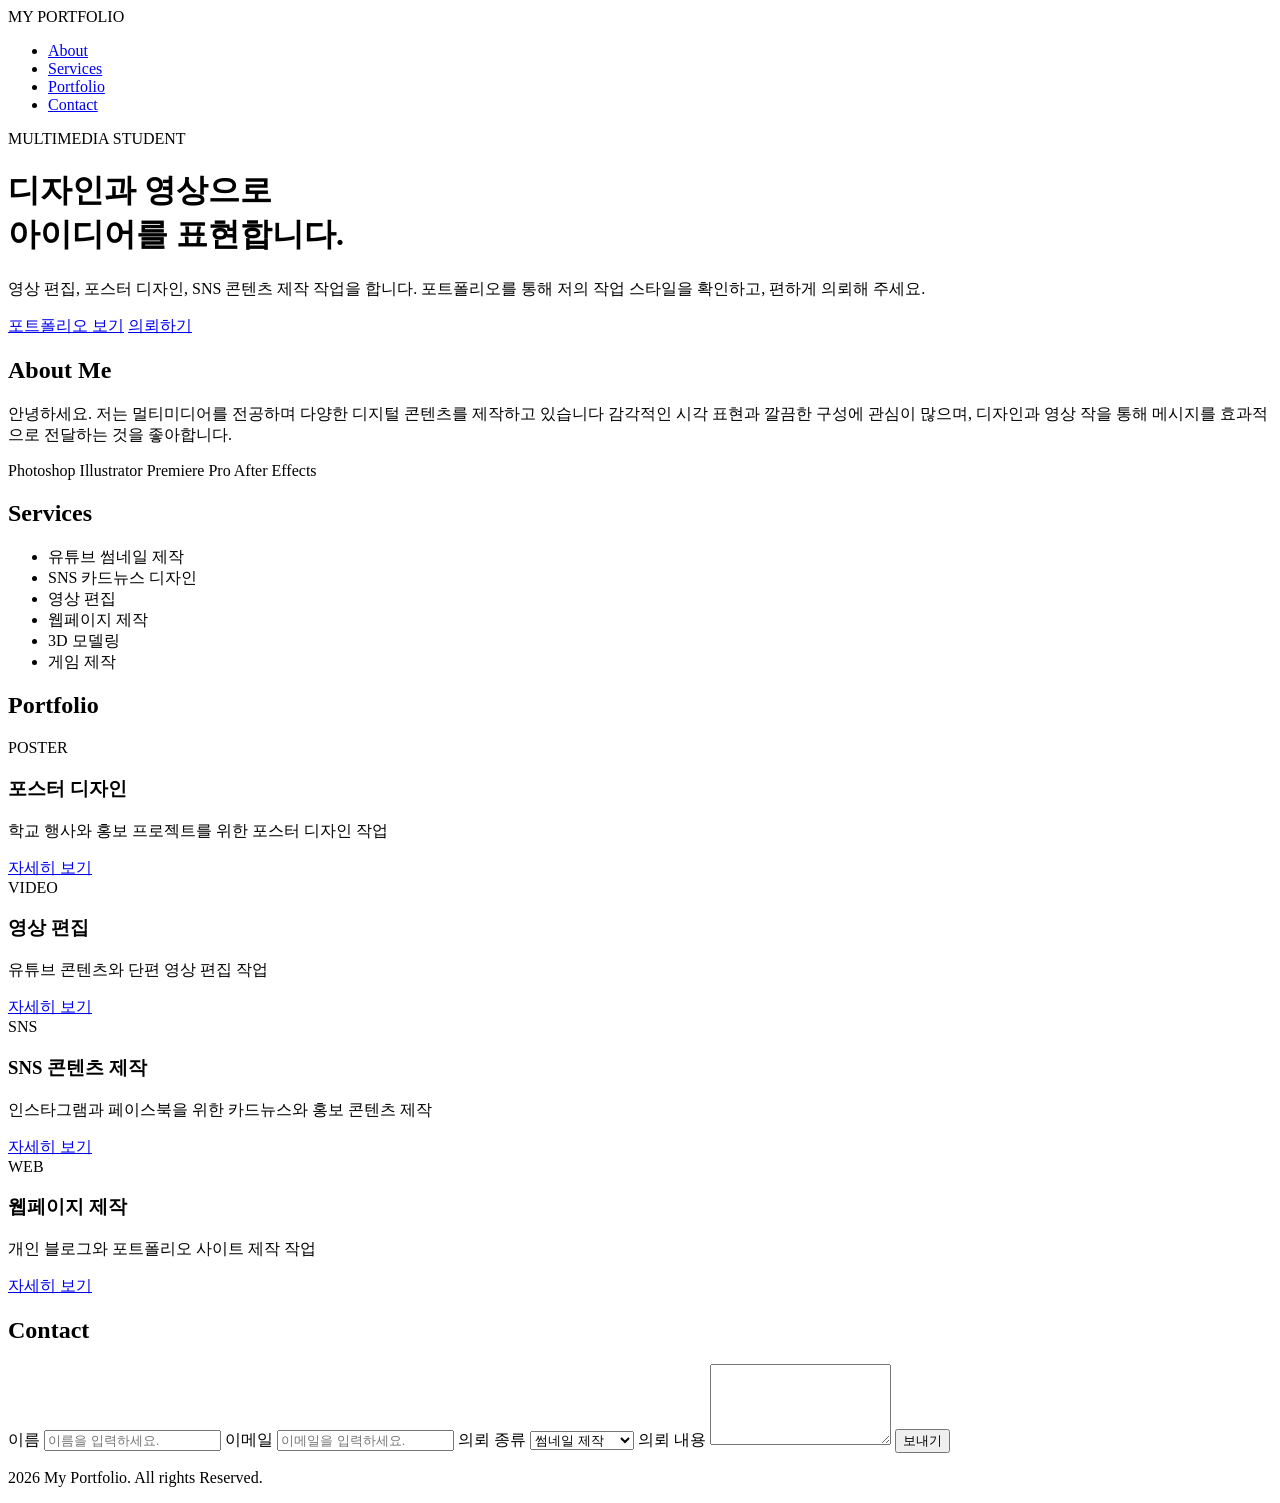
==== index.html @ 8b368ba3 "Add files via upload" ====
<!DOCTYPE html>
<html lang="en">
<head>
    <meta charset="UTF-8">
    <meta name="viewport" content="width=device-width, initial-scale=1.0">
    <title>My Portfolio</title>
</head>
<body>
    <nav>
    <div>MY PORTFOLIO</div>
    <ul>
        <li><a href="#about"> About</a></li>
        <li><a href="#service">Services</a></li>
        <li><a href="#portfolio">Portfolio</a></li>
        <li><a href="#contact">Contact</a></li>
    </ul>
   </nav>

   <header>
    <div>
        <p>MULTIMEDIA STUDENT</p>
        <h1>디자인과 영상으로<br> 아이디어를 표현합니다.</h1>
        <p>영상 편집, 포스터 디자인, SNS 콘텐츠 제작 작업을 합니다. 포트폴리오를 통해 저의 작업 스타일을 확인하고, 편하게 의뢰해 주세요.</p>
       
        <div>
            <a href="#">포트폴리오 보기</a>
            <a href="#">의뢰하기</a>
        </div>
    </div>
   </header>

   <section id="about">
     <h2>About Me</h2>
     <p> 안녕하세요. 저는 멀티미디어를 전공하며 다양한 디지털 콘텐츠를 제작하고 있습니다
       감각적인 시각 표현과 깔끔한 구성에 관심이 많으며, 디자인과 영상 작을 통해 메시지를 효과적으로 전달하는 것을 좋아합니다.
     </p>

     <div>
        <span>Photoshop</span>
        <span>Illustrator</span>
        <span>Premiere Pro</span>
        <span>After Effects</span>
     </div>
   </section>
   
   <section id="service"> 
      <h2>Services</h2>
       <ul>
        <li>유튜브 썸네일 제작</li>
        <li>SNS 카드뉴스 디자인</li>
        <li>영상 편집</li>
        <li>웹페이지 제작</li>
        <li>3D 모델링</li>
        <li>게임 제작</li>
       </ul>

   </section>
     
   <section id="portfolio"> 
     <h2>Portfolio</h2>

      <div class="portfolio-grid">
        <div class="card">
            <div>POSTER</div>
            <h3>포스터 디자인</h3>
            <p>학교 행사와 홍보 프로젝트를 위한 포스터 디자인 작업</p>
            <a href="#">자세히 보기</a>
        </div>

        <div class="card">
            <div>VIDEO</div>
            <h3>영상 편집</h3>
            <p>유튜브 콘텐츠와 단편 영상 편집 작업</p>
            <a href="#">자세히 보기</a>
        </div>

        <div class="card">
            <div>SNS</div>
            <h3>SNS 콘텐츠 제작</h3>
            <p>인스타그램과 페이스북을 위한 카드뉴스와 홍보 콘텐츠 제작</p>
            <a href="#">자세히 보기</a>
        </div>

        <div class="card">
            <div>WEB</div>
            <h3>웹페이지 제작</h3>
            <p>개인 블로그와 포트폴리오 사이트 제작 작업</p>
            <a href="#">자세히 보기</a>
        </div>

      </div>

   </section>
      
   <section id="contact"> 
    <h2>Contact</h2>
    
    <form>
        <label for="name">이름</label>
        <input type="text" name="name" placeholder="이름을 입력하세요.">

        <label for="email">이메일</label>
        <input type="email" name="email" placeholder="이메일을 입력하세요.">
    
        <label for="type">의뢰 종류</label>
        <select name="type">
           <option>썸네일 제작</option>
           <option>포스터 디자인</option>
           <option>영상 편집</option>
           <option>웹페이지 제작</option>
        </select> 

        <label for="message">의뢰 내용</label>
        <textarea name="message" placeholder="의뢰할 내용을 입력하세요." rows="5">
        </textarea>

        <input type="submit" value="보내기">
    </form>



   </section>

<footer>
    <p> 2026 My Portfolio. All rights Reserved.</p>
</footer>



</body>
</html>
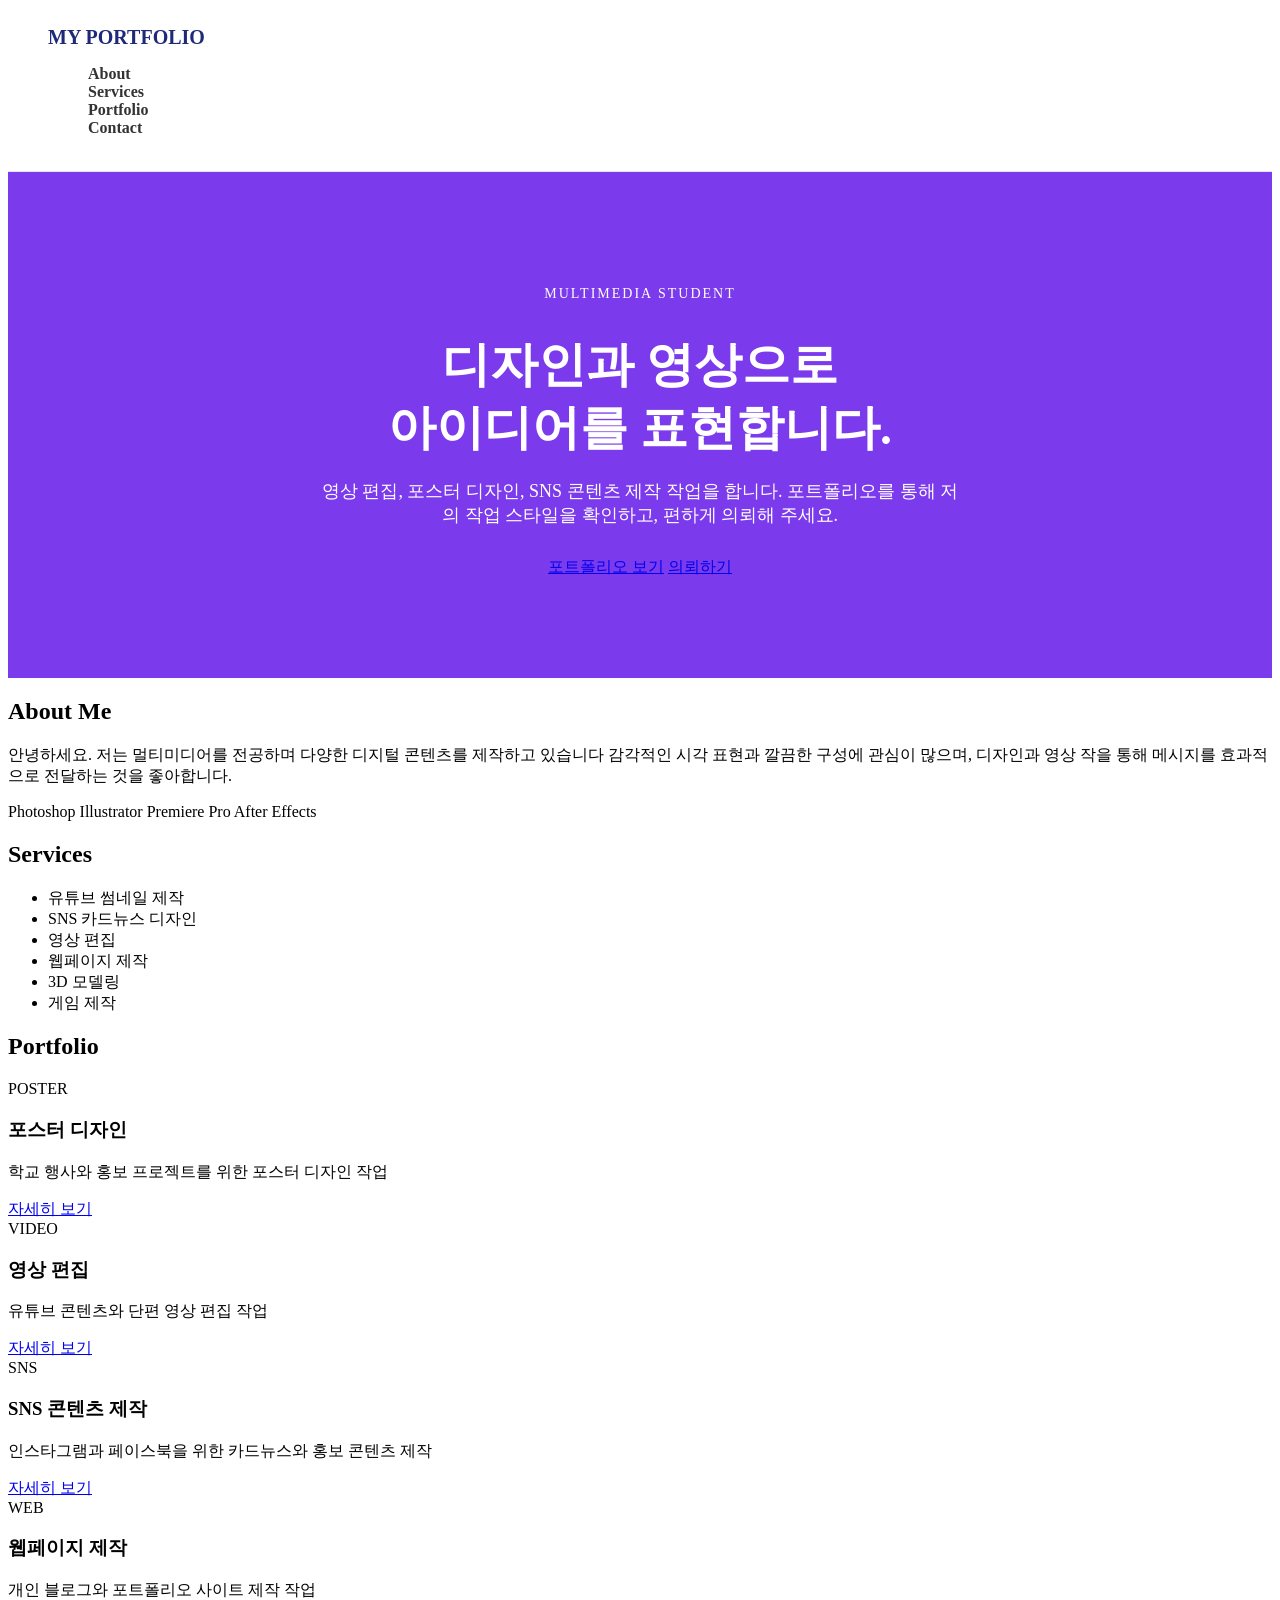
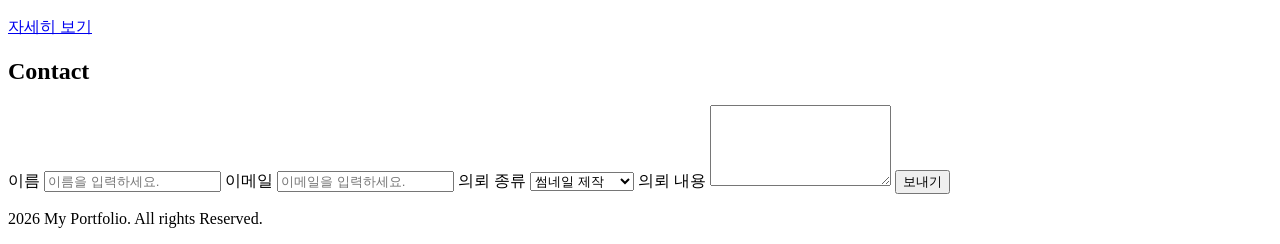
==== commit fac3f818: "Add files via upload" ====
--- a/index.html
+++ b/index.html
@@ -4,10 +4,11 @@
     <meta charset="UTF-8">
     <meta name="viewport" content="width=device-width, initial-scale=1.0">
     <title>My Portfolio</title>
+    <link rel="stylesheet" href="style.css">
 </head>
 <body>
     <nav>
-    <div>MY PORTFOLIO</div>
+    <div class="logo">MY PORTFOLIO</div>
     <ul>
         <li><a href="#about"> About</a></li>
         <li><a href="#service">Services</a></li>
@@ -16,13 +17,13 @@
     </ul>
    </nav>
 
-   <header>
-    <div>
-        <p>MULTIMEDIA STUDENT</p>
+   <header class="hero">
+    <div class="hero-text">
+        <p class="small-title">MULTIMEDIA STUDENT</p>
         <h1>디자인과 영상으로<br> 아이디어를 표현합니다.</h1>
-        <p>영상 편집, 포스터 디자인, SNS 콘텐츠 제작 작업을 합니다. 포트폴리오를 통해 저의 작업 스타일을 확인하고, 편하게 의뢰해 주세요.</p>
+        <p class="hero-description">영상 편집, 포스터 디자인, SNS 콘텐츠 제작 작업을 합니다. 포트폴리오를 통해 저의 작업 스타일을 확인하고, 편하게 의뢰해 주세요.</p>
        
-        <div>
+        <div class="hero-buttons">
             <a href="#">포트폴리오 보기</a>
             <a href="#">의뢰하기</a>
         </div>
--- a/style.css
+++ b/style.css
@@ -0,0 +1,53 @@
+nav {
+    background-color: #ffffff;;
+    border-bottom:1px solid #e5e7eb;
+    padding:18px 40px;
+} 
+
+nav ul {
+    list-style: none;
+}
+
+nav ul li a{
+    text-decoration: none;
+    color:#333;
+    font-weight: bold;;
+}
+
+nav ul li a:hover{
+    color:#7c3aed;
+}
+
+
+
+.logo {
+    font-size: 20px;
+    font-weight: bold;
+    color:#1e2a78;
+}
+
+.hero {
+    background-color:#7c3aed;
+    color:white;
+    padding:100px 20px;
+    text-align: center;;
+}
+
+.small-title{
+    font-size: 14px;
+    letter-spacing: 2px;
+    margin-bottom: 15px;
+}
+
+.hero h1 {
+    font-size: 48px;
+    margin-bottom: 20px;
+    line-height: 1.3;
+}
+
+.hero-description {
+    font-size: 18px;
+    width:650px;
+    margin: 0 auto 30px auto;
+}
+
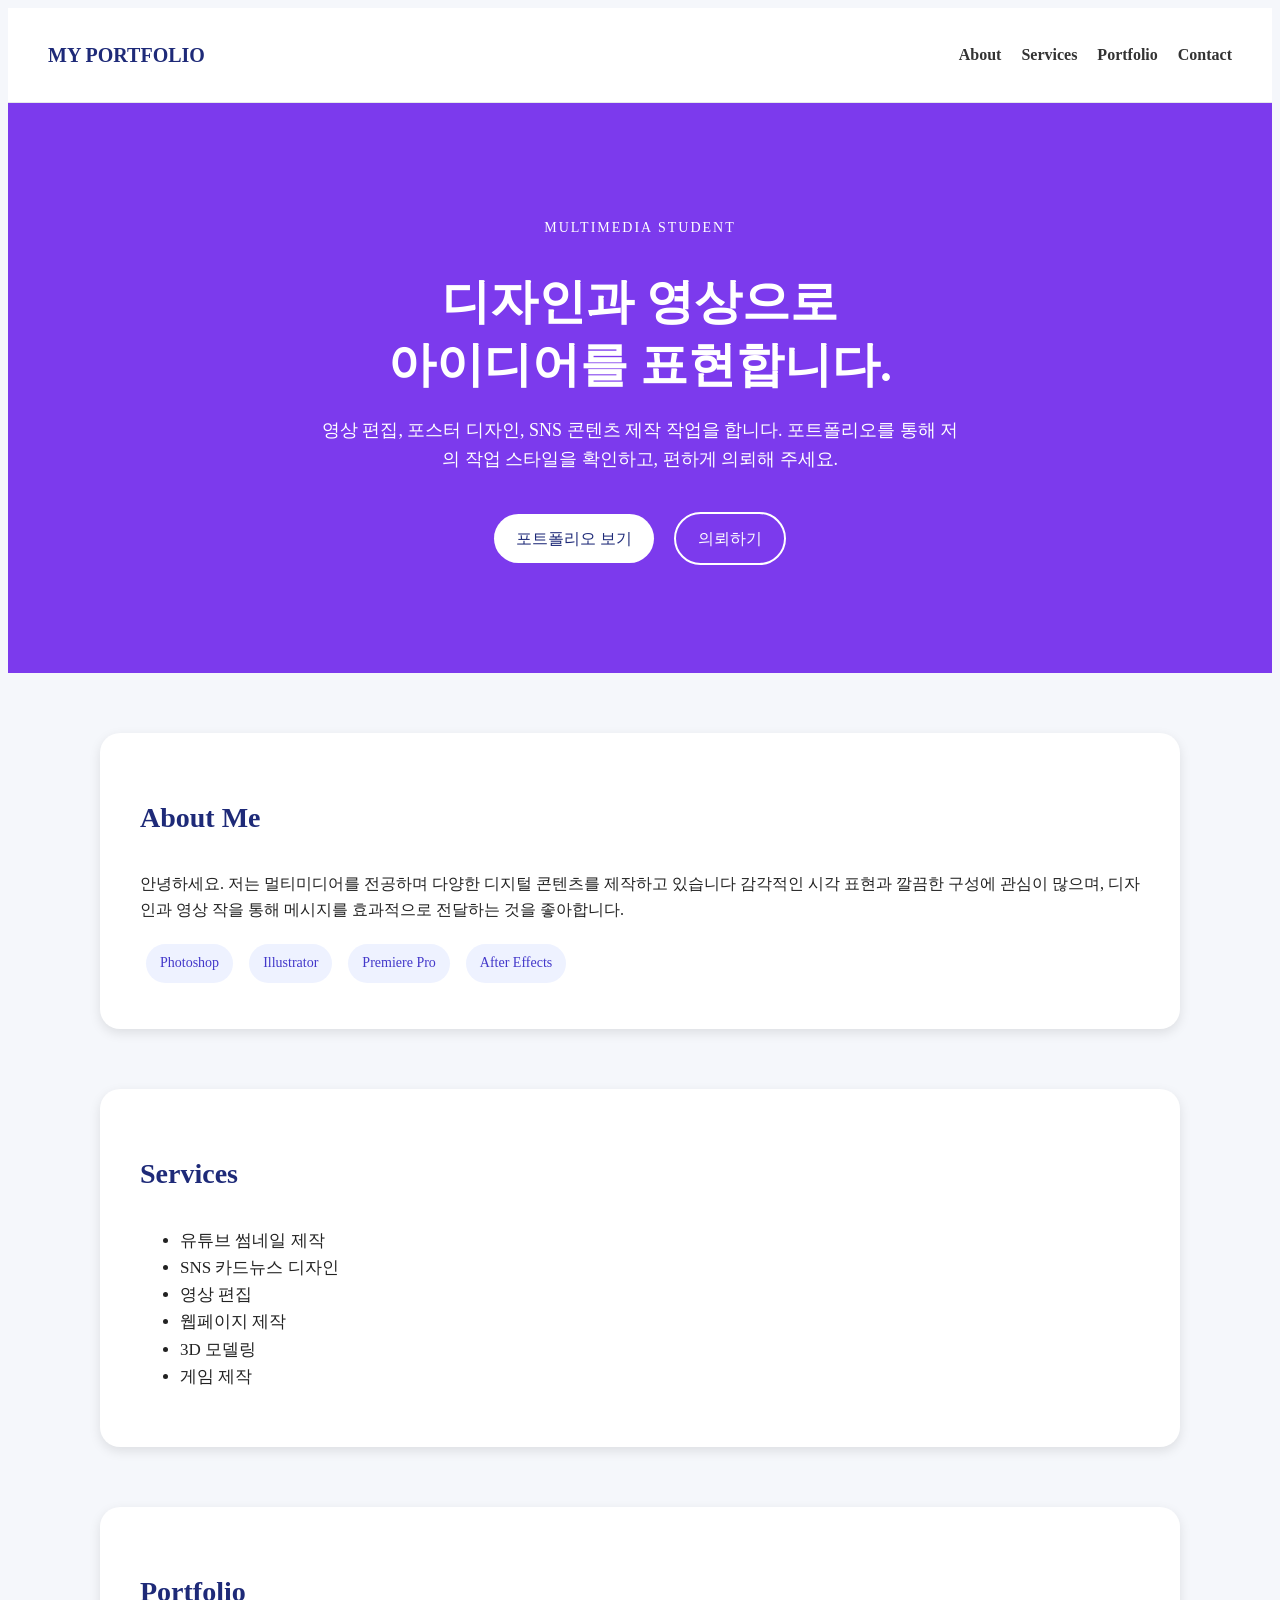
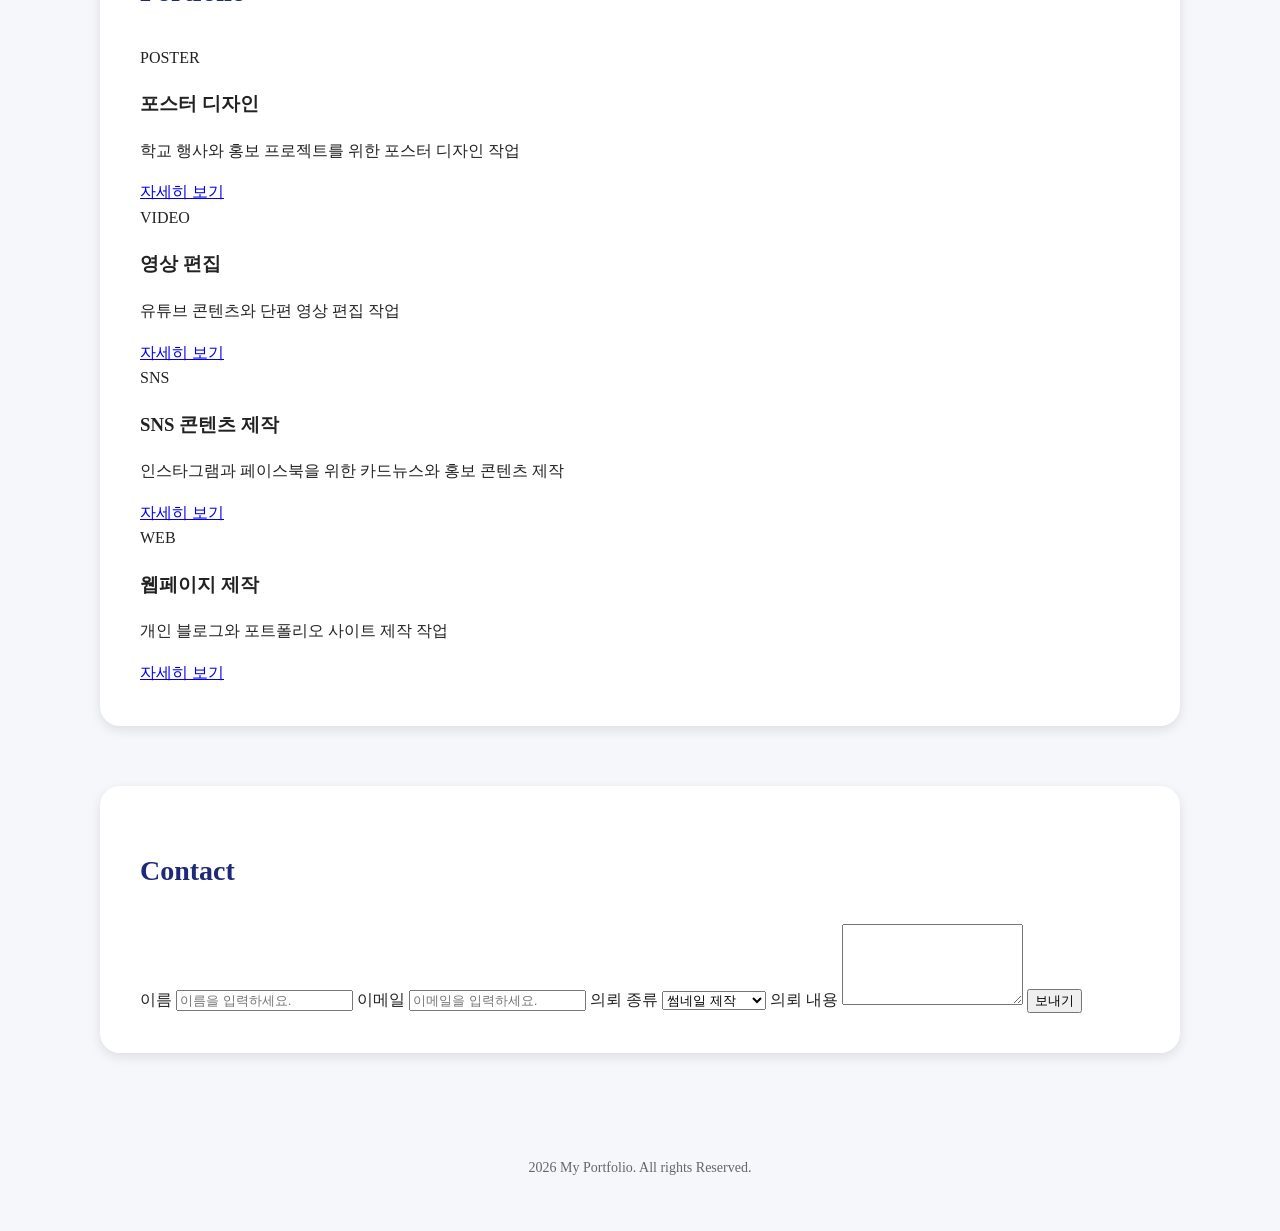
==== commit 10b860f2: "Add files via upload" ====
--- a/index.html
+++ b/index.html
@@ -24,8 +24,8 @@
         <p class="hero-description">영상 편집, 포스터 디자인, SNS 콘텐츠 제작 작업을 합니다. 포트폴리오를 통해 저의 작업 스타일을 확인하고, 편하게 의뢰해 주세요.</p>
        
         <div class="hero-buttons">
-            <a href="#">포트폴리오 보기</a>
-            <a href="#">의뢰하기</a>
+            <a href="#" class="btn first">포트폴리오 보기</a>
+            <a href="#" class="btn second">의뢰하기</a>
         </div>
     </div>
    </header>
@@ -36,7 +36,7 @@
        감각적인 시각 표현과 깔끔한 구성에 관심이 많으며, 디자인과 영상 작을 통해 메시지를 효과적으로 전달하는 것을 좋아합니다.
      </p>
 
-     <div>
+     <div class ="skills">
         <span>Photoshop</span>
         <span>Illustrator</span>
         <span>Premiere Pro</span>
--- a/style.css
+++ b/style.css
@@ -2,10 +2,15 @@
     background-color: #ffffff;;
     border-bottom:1px solid #e5e7eb;
     padding:18px 40px;
+    display:flex;
+    justify-content: space-between;
+    align-items: center;;
 } 
 
 nav ul {
     list-style: none;
+    display: flex;
+    gap:20px;
 }
 
 nav ul li a{
@@ -51,3 +56,73 @@
     margin: 0 auto 30px auto;
 }
 
+.btn{
+  display:inline-block;
+  padding:12px 22px;
+  
+  border-radius: 30px;
+  text-decoration: none;
+  margin: 8px;;
+}
+
+.first{
+  background-color: white;
+  color:#1e2a78;
+}
+
+.first:hover{
+    background-color: #f3f4f6;
+}
+
+
+.second{
+  border:2px solid white;
+  color: white;
+}
+
+.second:hover{
+    background-color: white;
+    color:#1e2a78;;
+}
+
+body {
+    background-color: #f5f7fb;
+    color:#222;
+    line-height: 1.6;
+}
+
+section{
+    background-color: white;
+    width:1000px;
+    margin: 60px auto;
+    padding: 40px;
+    border-radius: 20px;
+    box-shadow: rgba(0, 0, 0, 0.1) 0px 4px 12px;
+}
+
+section h2{
+    font-size: 28px;
+    margin-bottom: 30px;
+    color:#1e2a78;
+}
+
+.skills span{
+    display: inline-block;
+    background-color: #eef2ff;
+    padding:8px 14px;
+    border-radius: 20px;
+    margin: 6px;
+    font-size: 14px;
+    color:#4338ca;
+}
+
+#service ul{
+    font-size: 17px;;
+}
+
+footer{
+    text-align: center;
+    padding:30px 20px;
+    color:#666;
+    font-size:14px;
+}
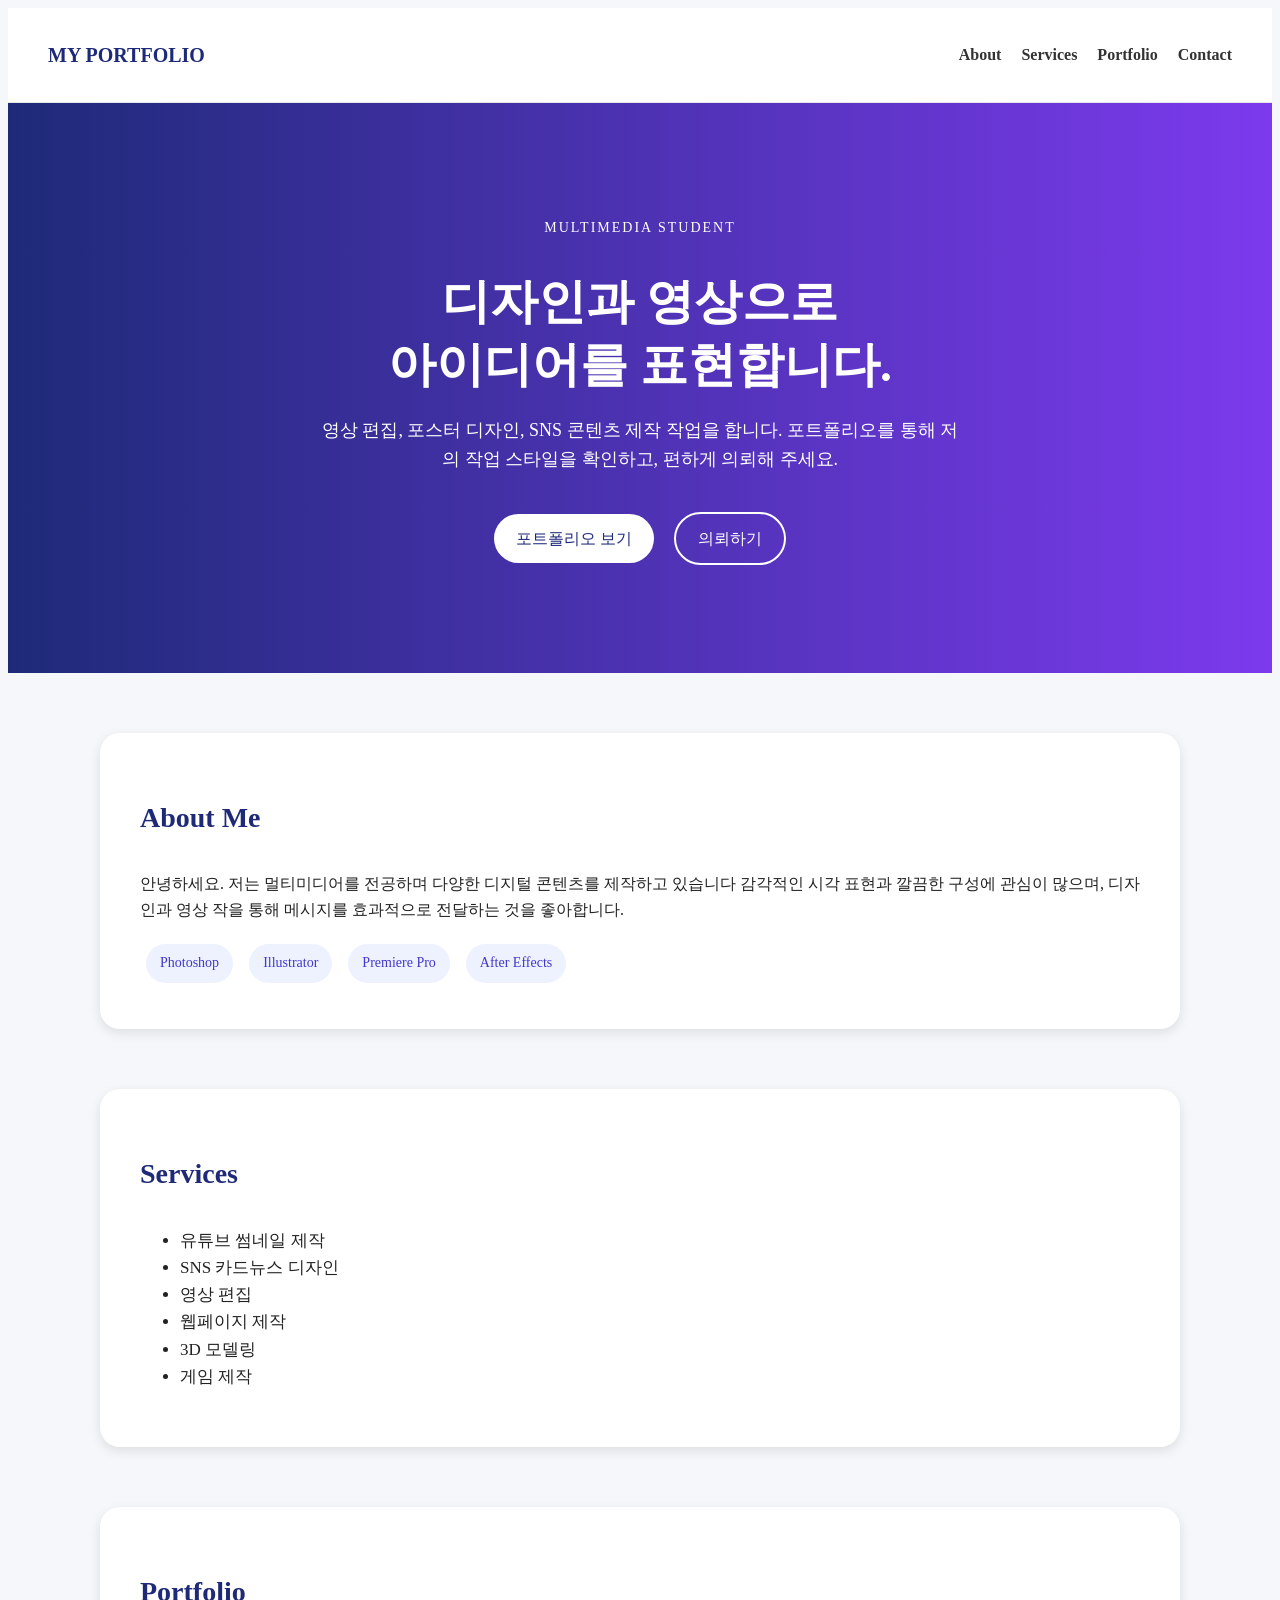
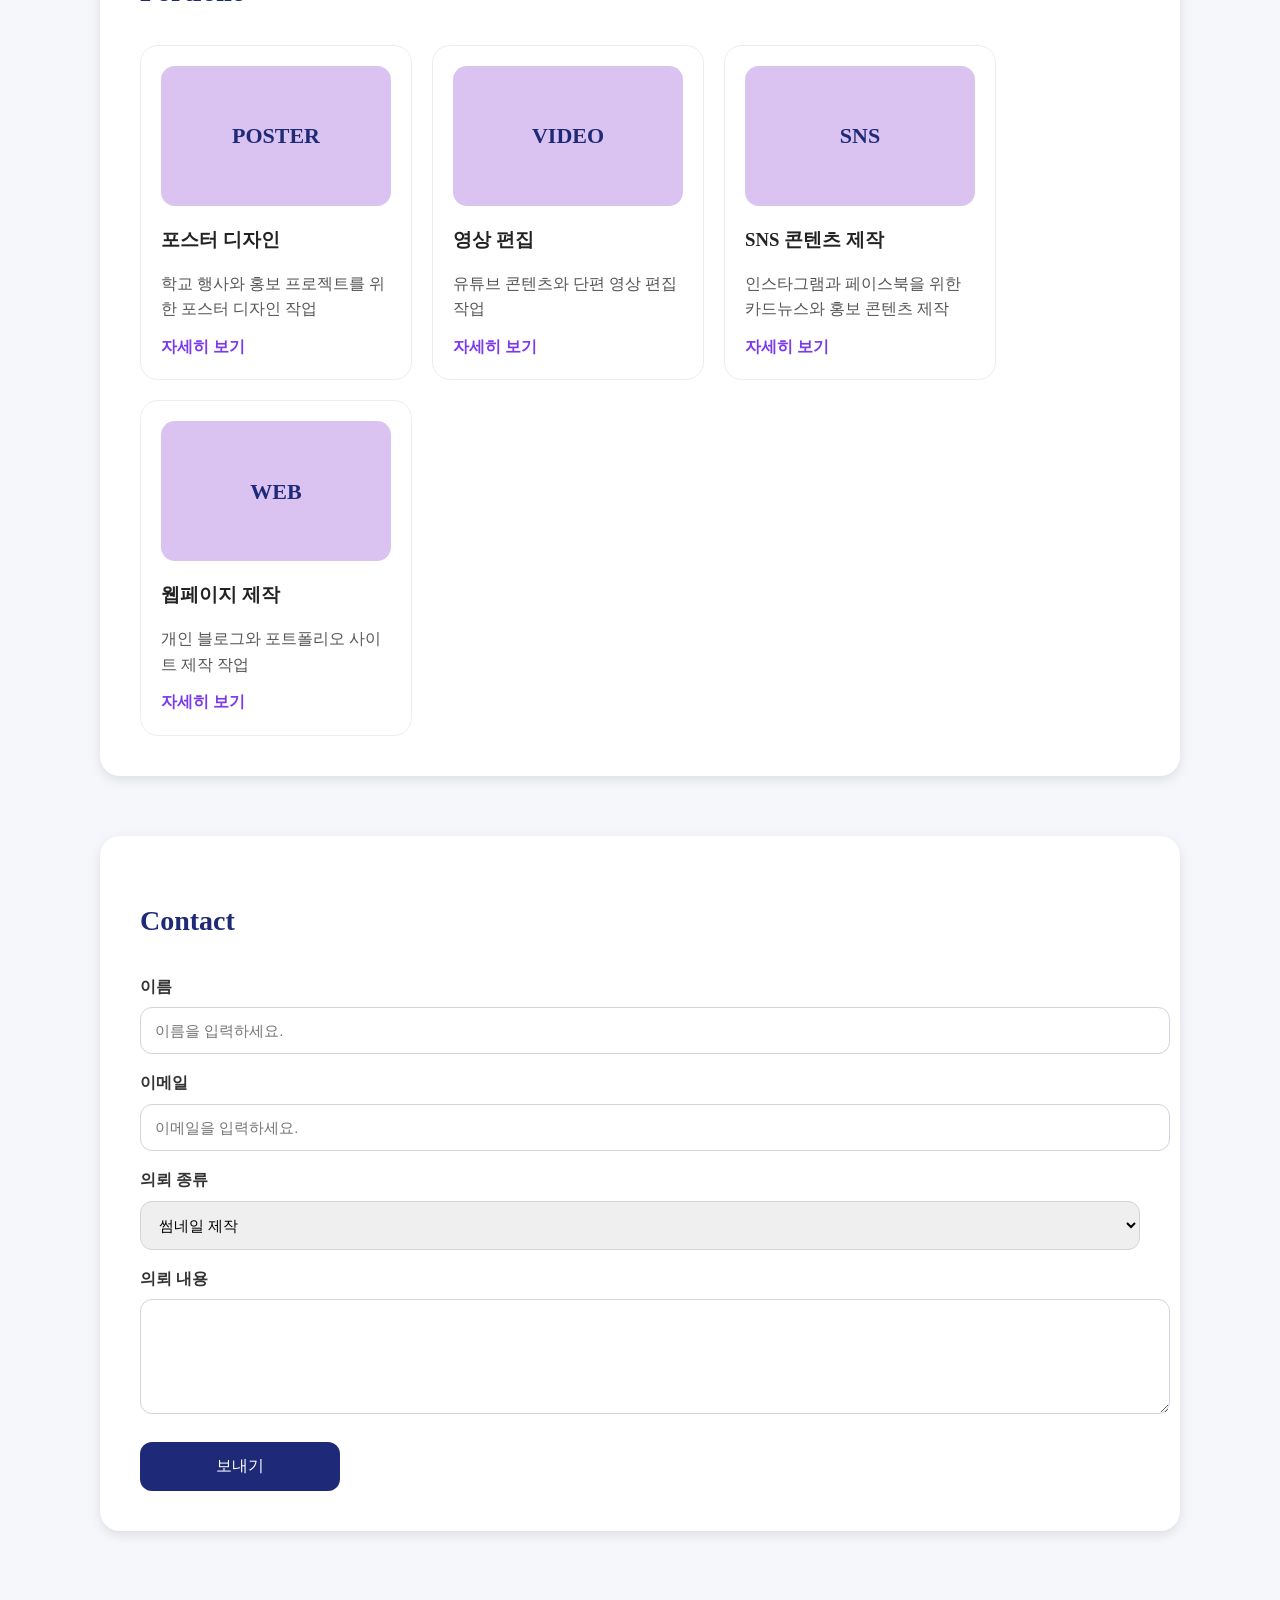
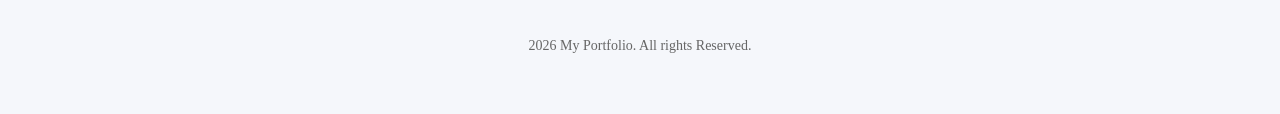
==== commit eff6e008: "Add files via upload" ====
--- a/index.html
+++ b/index.html
@@ -62,33 +62,35 @@
 
       <div class="portfolio-grid">
         <div class="card">
-            <div>POSTER</div>
+            <div class="card-image">POSTER</div>
             <h3>포스터 디자인</h3>
             <p>학교 행사와 홍보 프로젝트를 위한 포스터 디자인 작업</p>
             <a href="#">자세히 보기</a>
         </div>
 
         <div class="card">
-            <div>VIDEO</div>
+            <div class="card-image">VIDEO</div>
             <h3>영상 편집</h3>
             <p>유튜브 콘텐츠와 단편 영상 편집 작업</p>
             <a href="#">자세히 보기</a>
         </div>
 
         <div class="card">
-            <div>SNS</div>
+            <div class="card-image">SNS</div>
             <h3>SNS 콘텐츠 제작</h3>
             <p>인스타그램과 페이스북을 위한 카드뉴스와 홍보 콘텐츠 제작</p>
             <a href="#">자세히 보기</a>
         </div>
 
         <div class="card">
-            <div>WEB</div>
+            <div class="card-image">WEB</div>
             <h3>웹페이지 제작</h3>
             <p>개인 블로그와 포트폴리오 사이트 제작 작업</p>
             <a href="#">자세히 보기</a>
         </div>
-
+ 
+     
+         
       </div>
 
    </section>
@@ -96,7 +98,7 @@
    <section id="contact"> 
     <h2>Contact</h2>
     
-    <form>
+    <form class="contact-form">
         <label for="name">이름</label>
         <input type="text" name="name" placeholder="이름을 입력하세요.">
 
--- a/style.css
+++ b/style.css
@@ -32,7 +32,7 @@
 }
 
 .hero {
-    background-color:#7c3aed;
+   background:linear-gradient(to right, #1e2a78, #7c3aed);
     color:white;
     padding:100px 20px;
     text-align: center;;
@@ -125,4 +125,78 @@
     padding:30px 20px;
     color:#666;
     font-size:14px;
+}
+
+.card {
+    width:230px;
+    border: 1px solid #ececec;
+    border-radius: 18px;
+    padding:20px;  
+}
+
+.card h3 {
+    color:#222;
+    margin-bottom: 15px;
+}
+
+.card p {
+    color:#555;
+    margin-bottom: 12px;
+}
+
+.card a {
+    color: #7c3aed;
+    text-decoration: none;
+    font-weight: bold;
+}
+
+.card a:hover{
+    text-decoration: underline;;
+}
+
+.card-image {
+    height:140px;
+    background-color: rgb(218, 195, 240);
+    border-radius: 14px;
+    font-size: 22px;
+    font-weight: bold;
+    color:#1e2a78;
+    display:flex;
+    justify-content: center;
+    align-items: center;
+    margin-bottom: 18px;;
+}
+.portfolio-grid {
+    display: flex;
+    gap: 20px;
+    flex-wrap: wrap;
+}
+
+.contact-form label{
+    display: block;
+    margin-top: 16px;
+    margin-bottom: 8px;
+    color:#333;
+    font-weight: bold;;
+}
+.contact-form input, 
+.contact-form select,
+.contact-form textarea{
+    width:100%;
+    padding:14px;
+    border:1px solid #d1d5db;
+    border-radius: 12px;
+    font-size: 15px;
+}
+
+.contact-form input[type="submit"]{
+
+    margin-top: 20px;
+    background-color:#1e2a78;
+    color:white;
+    width:200px;
+    font-size: 16px;
+    border:none;;
+    padding:14px 24px;
+    
 }
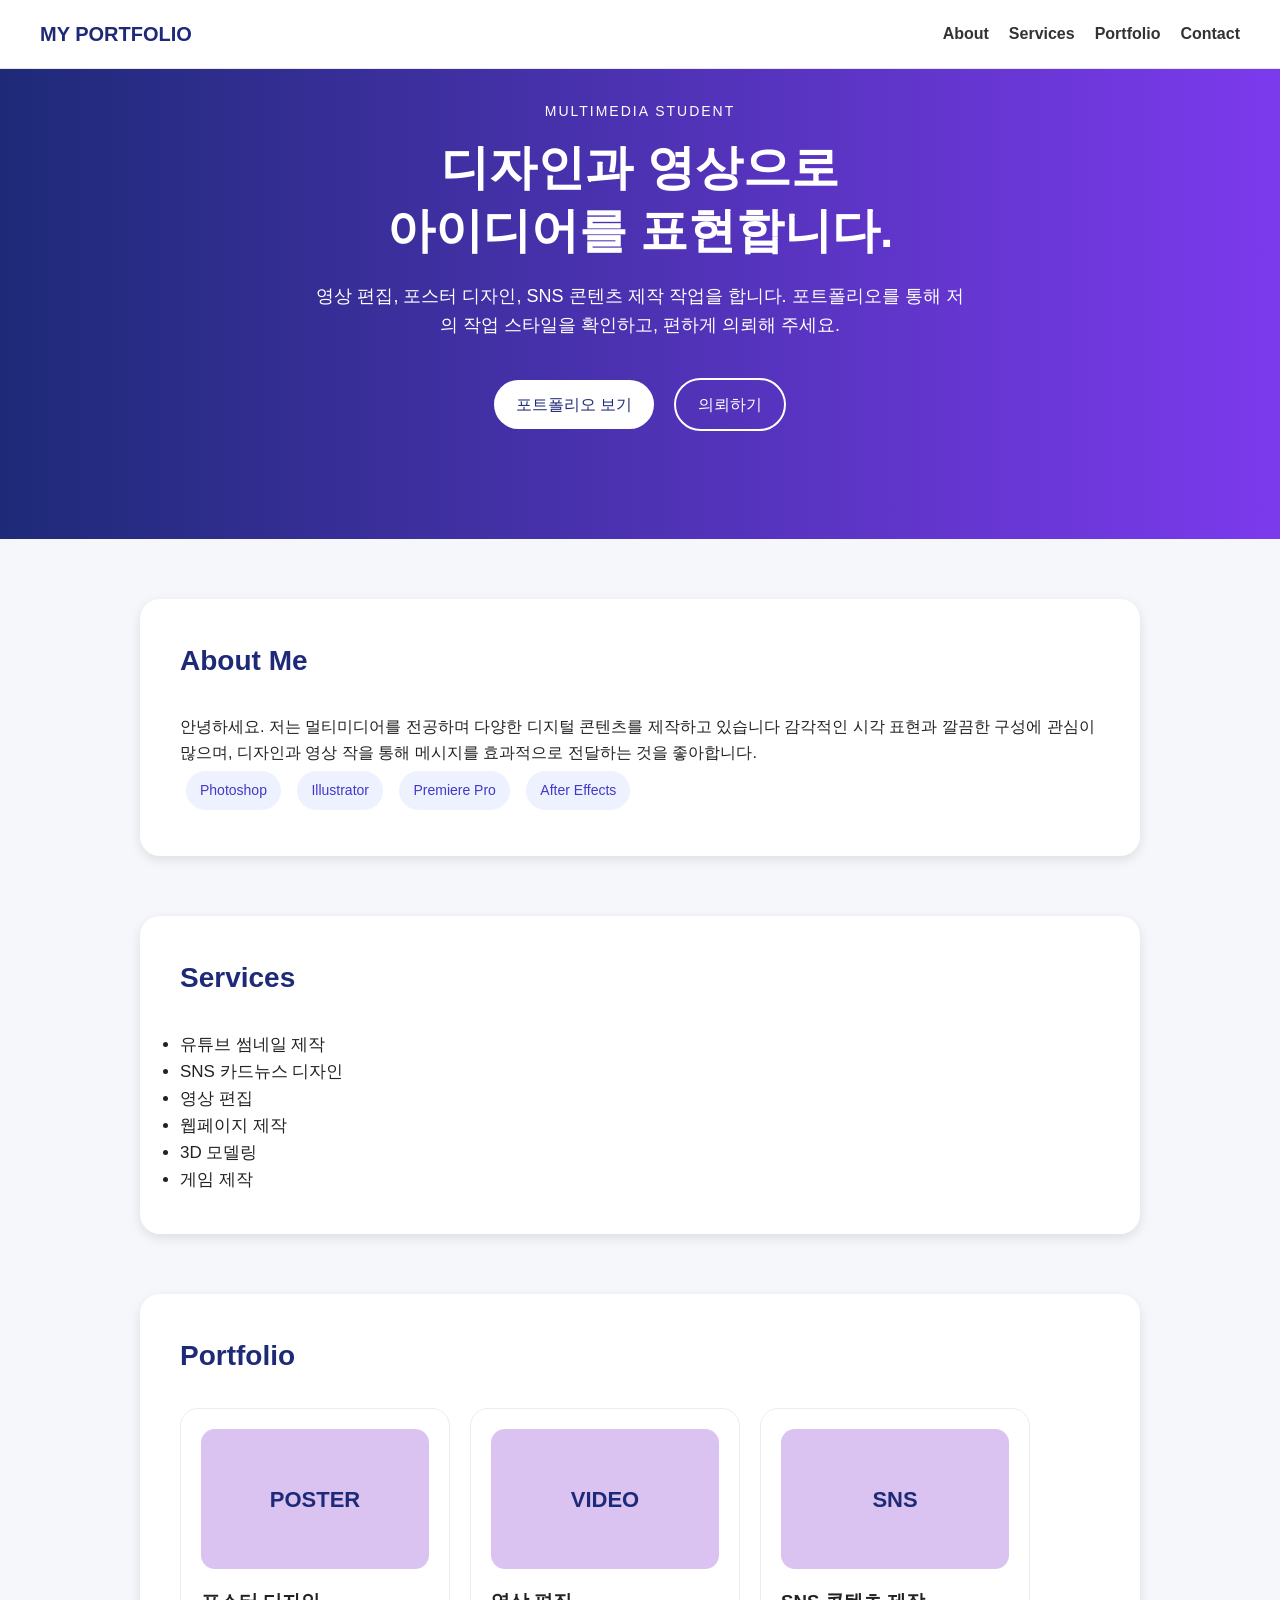
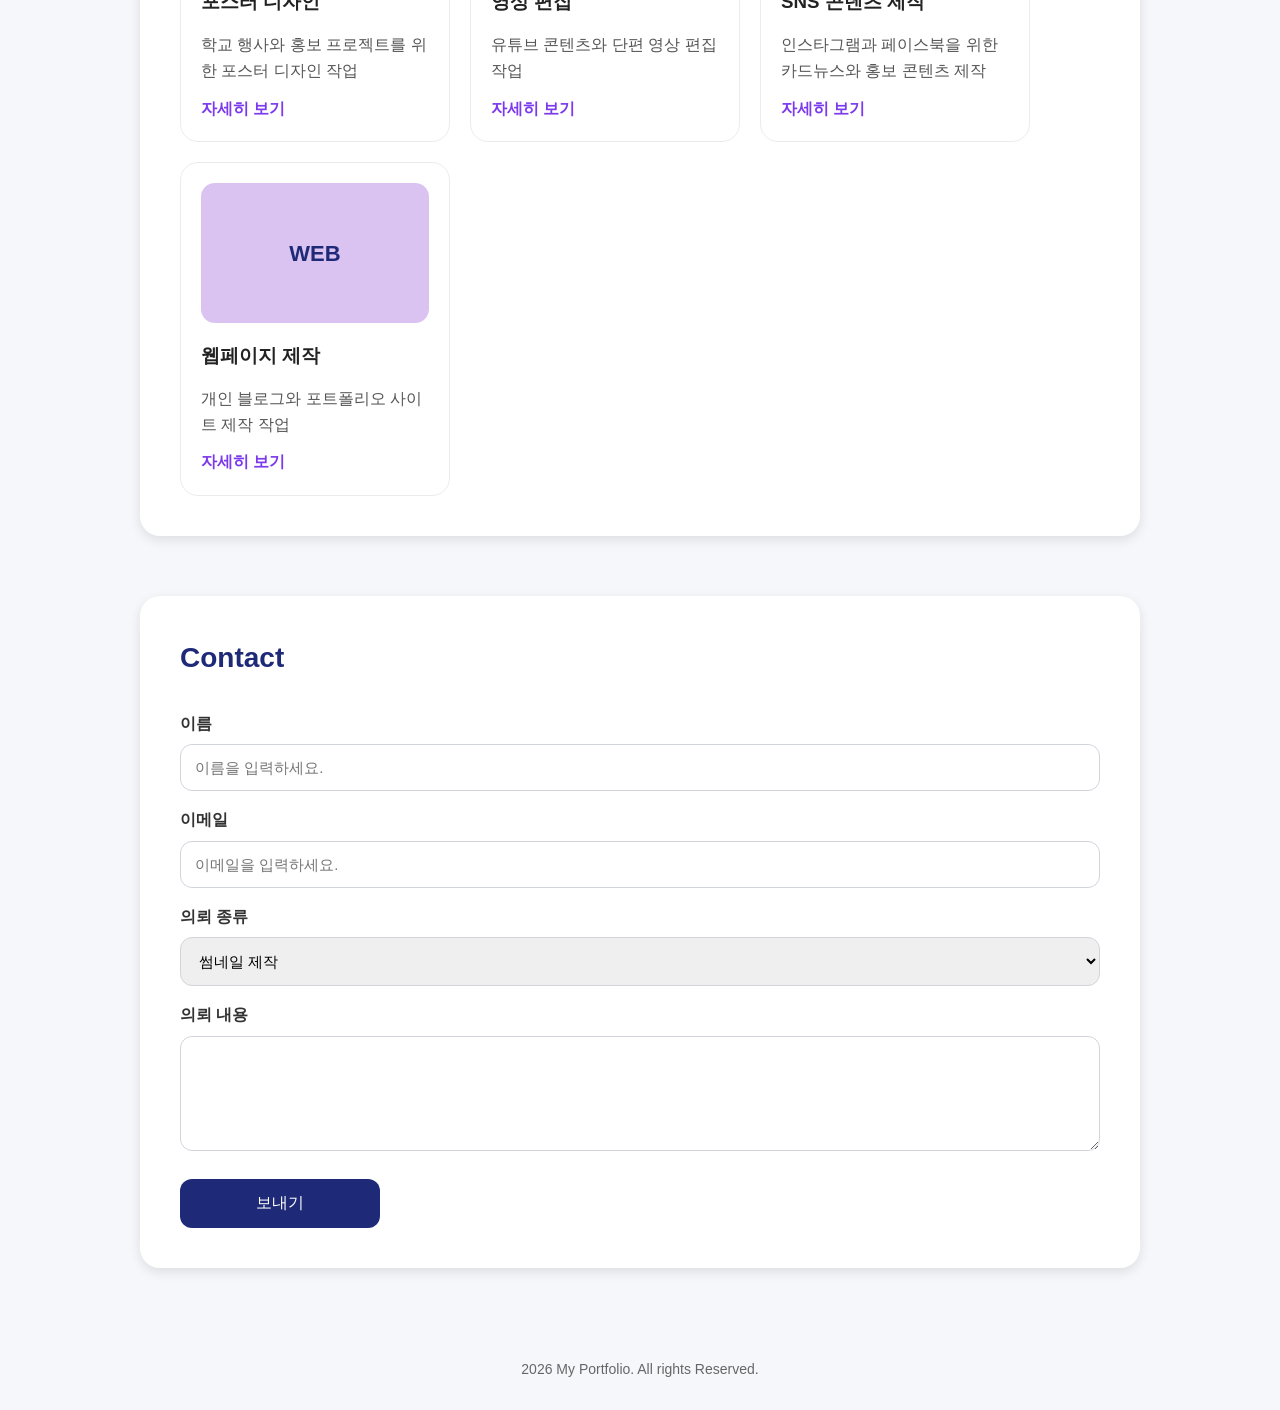
==== commit 476b5b57: "Add files via upload" ====
--- a/index.html
+++ b/index.html
@@ -65,28 +65,28 @@
             <div class="card-image">POSTER</div>
             <h3>포스터 디자인</h3>
             <p>학교 행사와 홍보 프로젝트를 위한 포스터 디자인 작업</p>
-            <a href="#">자세히 보기</a>
+            <a href="poster.html" target="_blank">자세히 보기</a>
         </div>
 
         <div class="card">
             <div class="card-image">VIDEO</div>
             <h3>영상 편집</h3>
             <p>유튜브 콘텐츠와 단편 영상 편집 작업</p>
-            <a href="#">자세히 보기</a>
+            <a href="video.html" target="_blank">자세히 보기</a>
         </div>
 
         <div class="card">
             <div class="card-image">SNS</div>
             <h3>SNS 콘텐츠 제작</h3>
             <p>인스타그램과 페이스북을 위한 카드뉴스와 홍보 콘텐츠 제작</p>
-            <a href="#">자세히 보기</a>
+            <a href="sns.html" target="_blank">자세히 보기</a>
         </div>
 
         <div class="card">
             <div class="card-image">WEB</div>
             <h3>웹페이지 제작</h3>
             <p>개인 블로그와 포트폴리오 사이트 제작 작업</p>
-            <a href="#">자세히 보기</a>
+            <a href="web.html" target="_blank">자세히 보기</a>
         </div>
  
      
--- a/style.css
+++ b/style.css
@@ -1,10 +1,28 @@
+* {
+    box-sizing:border-box;
+    margin:0;
+    padding:0;
+    font-family: Arial, sans-serif;
+}
+
+body {
+    background-color: #f5f7fb;
+    color:#222;
+    line-height: 1.6;
+}
+
 nav {
     background-color: #ffffff;;
     border-bottom:1px solid #e5e7eb;
     padding:18px 40px;
     display:flex;
     justify-content: space-between;
-    align-items: center;;
+    align-items: center;
+    position:fixed;
+    width:100%;
+    top:0;
+    left:0;
+    z-index: 1000;
 } 
 
 nav ul {
@@ -35,7 +53,8 @@
    background:linear-gradient(to right, #1e2a78, #7c3aed);
     color:white;
     padding:100px 20px;
-    text-align: center;;
+    text-align: center;
+    animation: fadeUp 1s ease;
 }
 
 .small-title{
@@ -85,11 +104,7 @@
     color:#1e2a78;;
 }
 
-body {
-    background-color: #f5f7fb;
-    color:#222;
-    line-height: 1.6;
-}
+
 
 section{
     background-color: white;
@@ -128,11 +143,18 @@
 }
 
 .card {
-    width:230px;
+    width:270px;
     border: 1px solid #ececec;
     border-radius: 18px;
     padding:20px;  
-}
+    transition: box-shadow 0.3s, transform 0.3s ease;
+}
+
+.card:hover{
+    transform: translate(0,-8px);
+    box-shadow: 0 10px 24px rgba(0,0,0,0.12);
+}
+
 
 .card h3 {
     color:#222;
@@ -198,5 +220,24 @@
     font-size: 16px;
     border:none;;
     padding:14px 24px;
+    transition: background-color 0.3s, transform 0.3s;
     
+}
+
+.contact-form input[type="submit"]:hover{
+    background-color:#7c3aed;
+    transform: translate(0,-4px);
+}
+
+
+@keyframes fadeUp {
+    from{
+        opacity: 0;
+        transform: translate(0, 25px);
+    }
+    to{
+        opacity:1;
+        transform: translate(0,0);
+
+    }
 }
